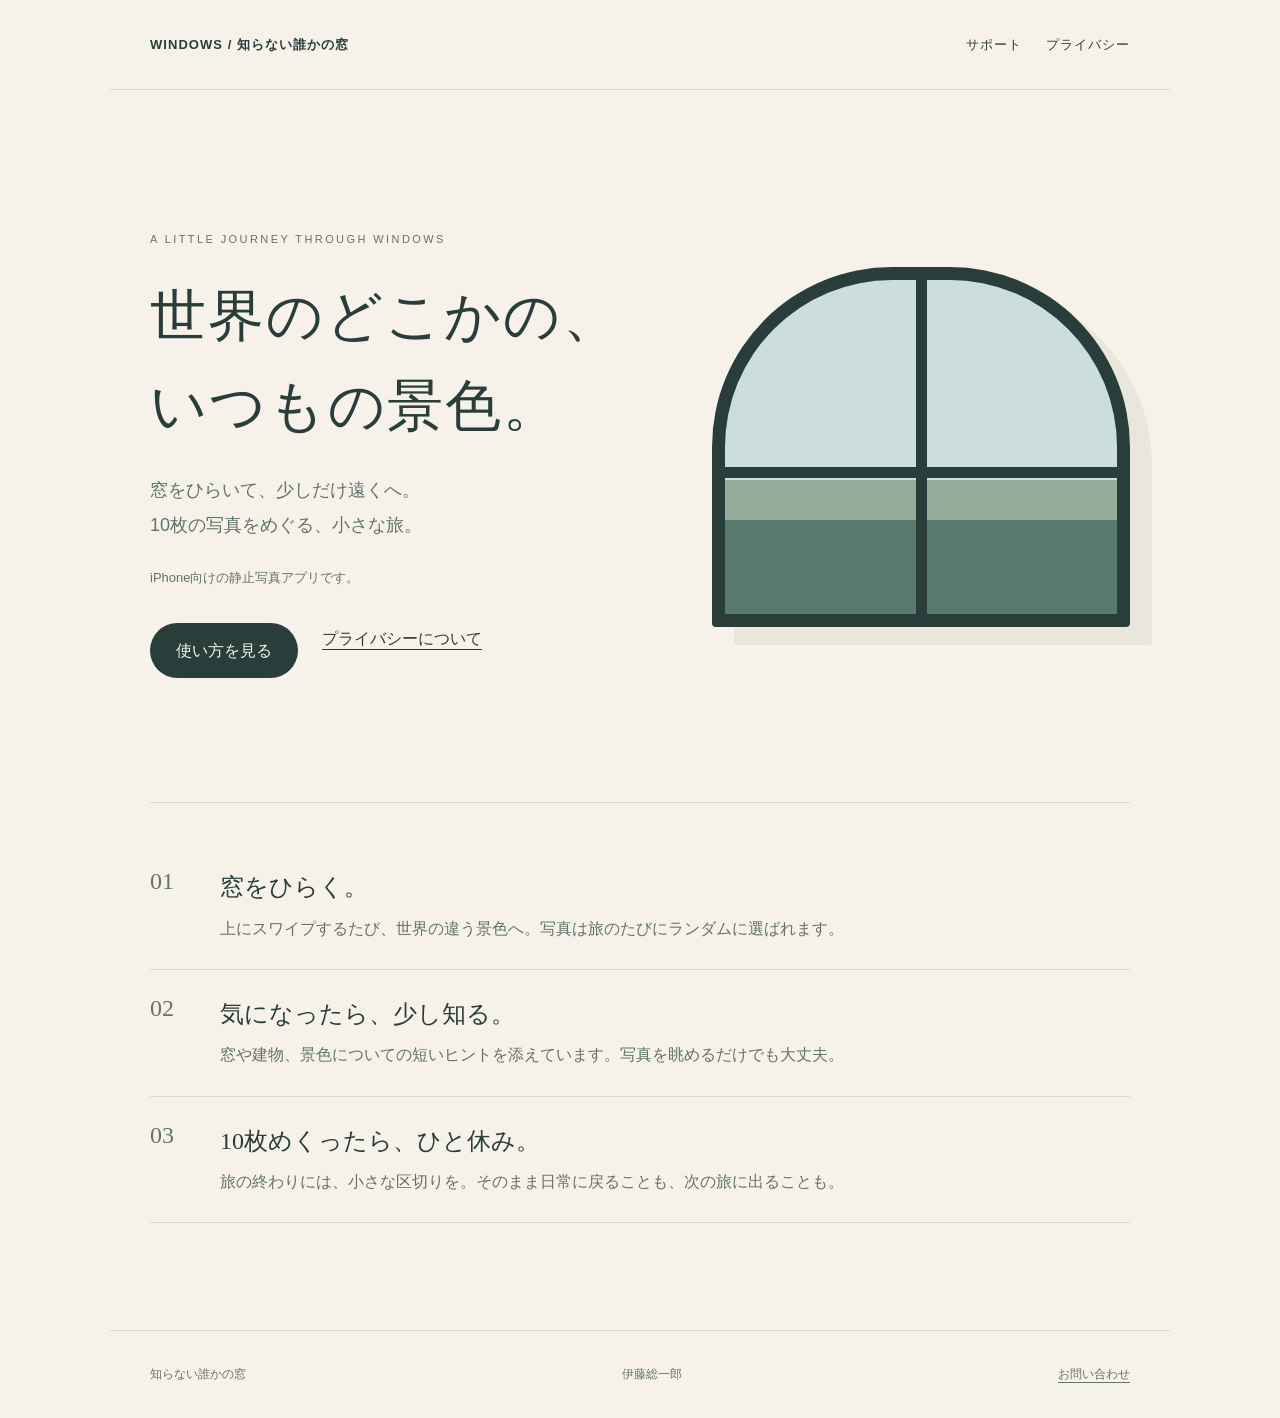
==== index.html @ d8d8019e "Publish Window Atlas support and privacy pages" ====
<!doctype html><html lang="ja"><head><meta charset="utf-8"><meta name="viewport" content="width=device-width,initial-scale=1"><title>世界のどこかの、いつもの景色。 | 知らない誰かの窓</title><meta name="description" content="世界の窓辺をめぐる写真アプリ「知らない誰かの窓」の公式案内。使い方、お問い合わせ、プライバシーポリシー。"><link rel="canonical" href="https://itoso0315.github.io/window-atlas-pages"><link rel="stylesheet" href="style.css"></head><body><header><a class="wordmark" href="index.html">WINDOWS / 知らない誰かの窓</a><nav aria-label="メインメニュー"><a href="support/index.html">サポート</a><a href="privacy/index.html">プライバシー</a></nav></header><main><section class="hero"><div><p class="eyebrow">A little journey through windows</p><h1>世界のどこかの、<br>いつもの景色。</h1><p class="lead">窓をひらいて、少しだけ遠くへ。<br>10枚の写真をめぐる、小さな旅。</p><p class="note">iPhone向けの静止写真アプリです。</p><div class="actions"><a class="button" href="support/index.html">使い方を見る</a><a href="privacy/index.html">プライバシーについて</a></div></div><div class="window" role="img" aria-label="空と緑を望む窓のイラスト"></div></section><section class="steps" aria-label="アプリの楽しみ方"><div class="step"><span class="number">01</span><div><h2>窓をひらく。</h2><p>上にスワイプするたび、世界の違う景色へ。写真は旅のたびにランダムに選ばれます。</p></div></div><div class="step"><span class="number">02</span><div><h2>気になったら、少し知る。</h2><p>窓や建物、景色についての短いヒントを添えています。写真を眺めるだけでも大丈夫。</p></div></div><div class="step"><span class="number">03</span><div><h2>10枚めくったら、ひと休み。</h2><p>旅の終わりには、小さな区切りを。そのまま日常に戻ることも、次の旅に出ることも。</p></div></div></section></main><footer><span>知らない誰かの窓</span><span>伊藤総一郎</span><a href="support/index.html">お問い合わせ</a></footer></body></html>
---- style.css ----
:root{--paper:#f6f2e9;--ink:#293d3b;--muted:#61736c;--line:#d5dcd2}*{box-sizing:border-box}html{scroll-behavior:smooth}body{margin:0;background:var(--paper);color:var(--ink);font:16px/1.95 -apple-system,BlinkMacSystemFont,"Hiragino Kaku Gothic ProN",sans-serif}a{color:inherit;text-underline-offset:.3em}a:hover{color:#607c6c}a:focus-visible,summary:focus-visible{outline:3px solid #9d6b39;outline-offset:6px}header,footer,main{max-width:1060px;margin:auto;padding:32px 40px}header{display:flex;justify-content:space-between;align-items:center;border-bottom:1px solid var(--line);gap:24px}header a{text-decoration:none;font-size:13px;letter-spacing:.08em}nav{display:flex;gap:24px}.wordmark{font-weight:600}.eyebrow{font-size:11px;letter-spacing:.22em;text-transform:uppercase;color:var(--muted)}h1,h2,.serif{font-family:"Hiragino Mincho ProN",YuMincho,serif;font-weight:400}h1{font-size:clamp(32px,5vw,56px);line-height:1.6;letter-spacing:.04em;margin:18px 0 22px}h2{font-size:25px;line-height:1.6;margin-top:40px}p{margin:12px 0 22px}.lead{font-size:18px;color:var(--muted)}.hero{min-height:650px;display:grid;grid-template-columns:1.2fr 1fr;gap:60px;align-items:center}.window{height:360px;border-radius:180px 180px 4px 4px;border:13px solid var(--ink);background:linear-gradient(#cbdedc 0 60%,#94ac99 60% 72%,#587a6c 72%);position:relative;box-shadow:22px 18px 0 #e9e6db}.window:before{content:"";position:absolute;width:11px;height:100%;background:var(--ink);left:calc(50% - 5px)}.window:after{content:"";position:absolute;height:11px;width:100%;background:var(--ink);top:56%}.intro{max-width:650px}.actions{display:flex;gap:24px;flex-wrap:wrap;margin-top:32px}.button{display:inline-block;background:var(--ink);color:var(--paper);padding:12px 26px;border-radius:30px;text-decoration:none}.button:hover{color:white;background:#3a5750}.steps{border-top:1px solid var(--line);padding-top:40px;margin:30px 0 75px}.step{display:grid;grid-template-columns:70px 1fr;border-bottom:1px solid var(--line);padding:25px 0}.number{font:24px Georgia,serif;color:var(--muted)}.step h2{font-size:24px;margin:0}.step p{margin:6px 0 0;color:var(--muted)}.document{max-width:760px;padding-bottom:80px}.document h1{font-size:38px}.meta{font-size:13px;color:var(--muted)}details{border-bottom:1px solid var(--line);padding:22px 0}summary{cursor:pointer;font-weight:500;line-height:1.7}details p{margin:20px 0 0;color:var(--muted)}.contact{margin-top:46px;border-top:1px solid var(--line);padding-top:10px;overflow-wrap:anywhere}.note{font-size:13px;color:var(--muted)}.preview-note{padding:12px 24px;background:#efe2c7;color:#5d4b2f;font-size:13px;text-align:center}footer{display:flex;justify-content:space-between;gap:24px;border-top:1px solid var(--line);font-size:12px;color:var(--muted)}@media(max-width:650px){header,footer,main{padding:24px}header{align-items:flex-start;flex-direction:column;gap:12px}nav{gap:22px}.hero{grid-template-columns:1fr;gap:36px;padding:30px 0 60px;min-height:0}.window{width:210px;height:270px;margin:0 auto}.lead{font-size:16px}.document h1{font-size:29px}.step{grid-template-columns:45px 1fr}.step h2{font-size:21px}footer{flex-direction:column;gap:8px}}
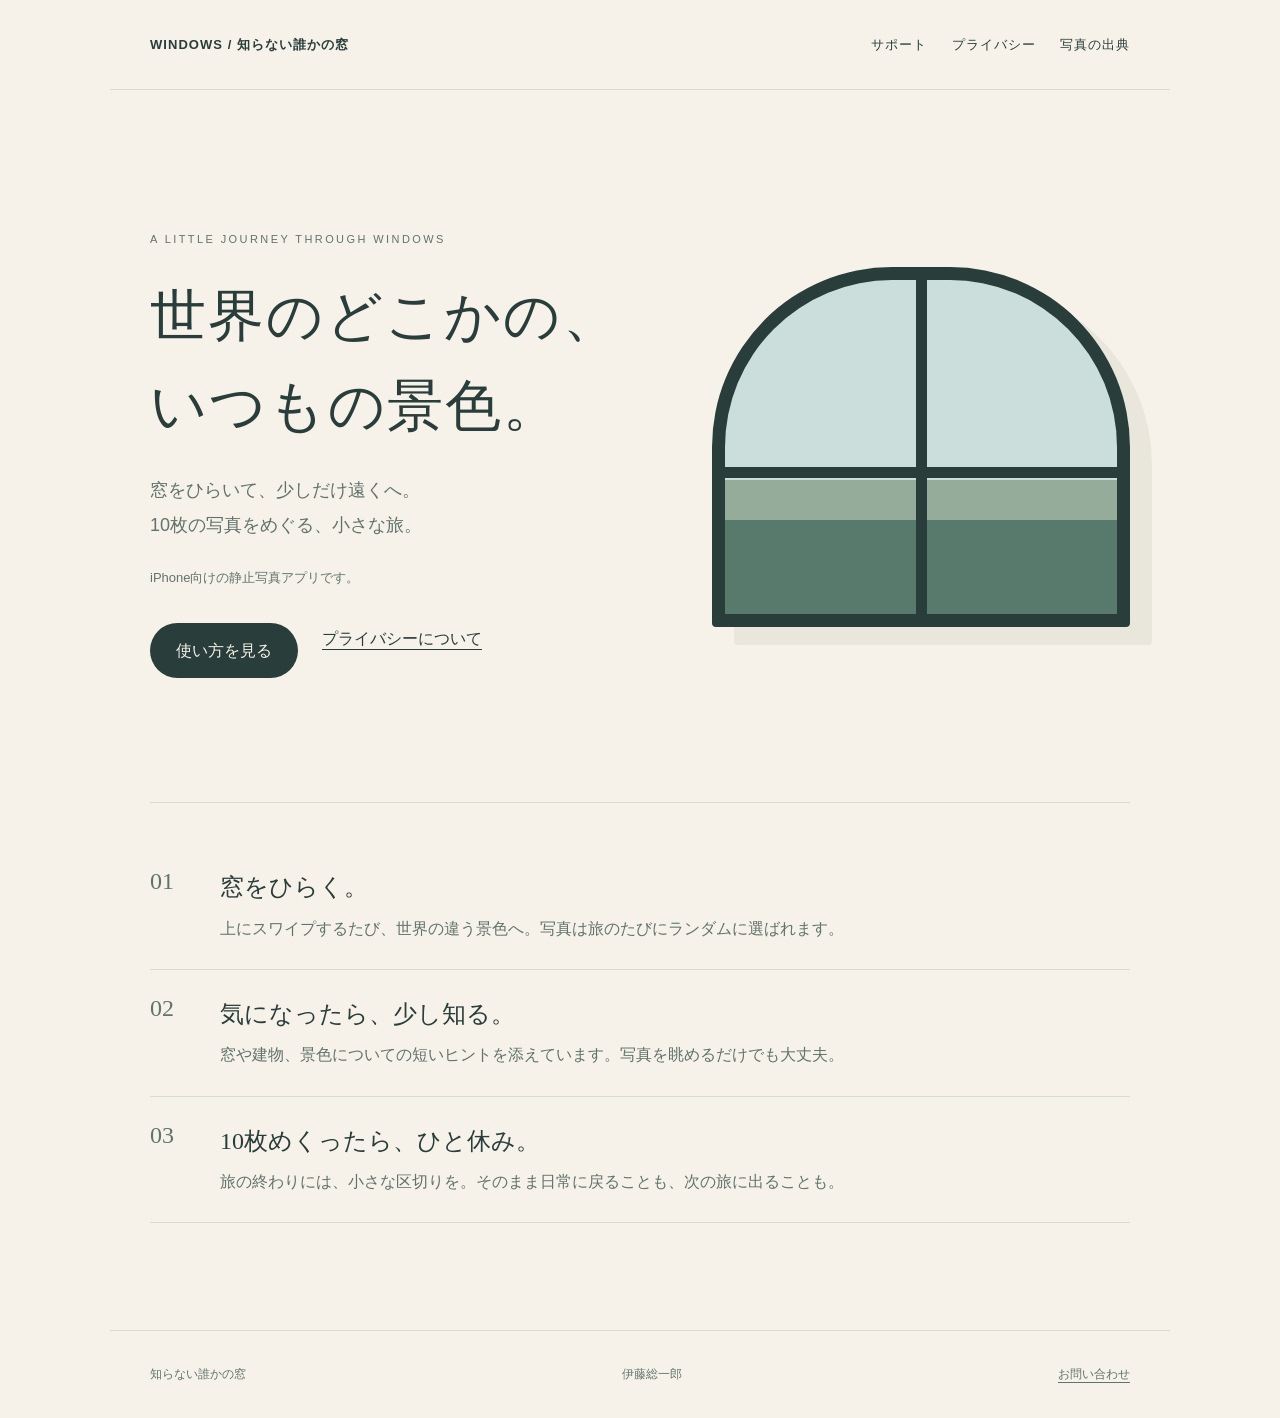
==== commit 46155af2: "Publish source and license credits for all photographs" ====
--- a/index.html
+++ b/index.html
@@ -1 +1 @@
-<!doctype html><html lang="ja"><head><meta charset="utf-8"><meta name="viewport" content="width=device-width,initial-scale=1"><title>世界のどこかの、いつもの景色。 | 知らない誰かの窓</title><meta name="description" content="世界の窓辺をめぐる写真アプリ「知らない誰かの窓」の公式案内。使い方、お問い合わせ、プライバシーポリシー。"><link rel="canonical" href="https://itoso0315.github.io/window-atlas-pages"><link rel="stylesheet" href="style.css"></head><body><header><a class="wordmark" href="index.html">WINDOWS / 知らない誰かの窓</a><nav aria-label="メインメニュー"><a href="support/index.html">サポート</a><a href="privacy/index.html">プライバシー</a></nav></header><main><section class="hero"><div><p class="eyebrow">A little journey through windows</p><h1>世界のどこかの、<br>いつもの景色。</h1><p class="lead">窓をひらいて、少しだけ遠くへ。<br>10枚の写真をめぐる、小さな旅。</p><p class="note">iPhone向けの静止写真アプリです。</p><div class="actions"><a class="button" href="support/index.html">使い方を見る</a><a href="privacy/index.html">プライバシーについて</a></div></div><div class="window" role="img" aria-label="空と緑を望む窓のイラスト"></div></section><section class="steps" aria-label="アプリの楽しみ方"><div class="step"><span class="number">01</span><div><h2>窓をひらく。</h2><p>上にスワイプするたび、世界の違う景色へ。写真は旅のたびにランダムに選ばれます。</p></div></div><div class="step"><span class="number">02</span><div><h2>気になったら、少し知る。</h2><p>窓や建物、景色についての短いヒントを添えています。写真を眺めるだけでも大丈夫。</p></div></div><div class="step"><span class="number">03</span><div><h2>10枚めくったら、ひと休み。</h2><p>旅の終わりには、小さな区切りを。そのまま日常に戻ることも、次の旅に出ることも。</p></div></div></section></main><footer><span>知らない誰かの窓</span><span>伊藤総一郎</span><a href="support/index.html">お問い合わせ</a></footer></body></html>+<!doctype html><html lang="ja"><head><meta charset="utf-8"><meta name="viewport" content="width=device-width,initial-scale=1"><title>世界のどこかの、いつもの景色。 | 知らない誰かの窓</title><meta name="description" content="世界の窓辺をめぐる写真アプリ「知らない誰かの窓」の公式案内。使い方、お問い合わせ、プライバシーポリシー。"><link rel="canonical" href="https://itoso0315.github.io/window-atlas-pages"><link rel="stylesheet" href="style.css"></head><body><header><a class="wordmark" href="index.html">WINDOWS / 知らない誰かの窓</a><nav aria-label="メインメニュー"><a href="support/index.html">サポート</a><a href="privacy/index.html">プライバシー</a><a href="credits/index.html">写真の出典</a></nav></header><main><section class="hero"><div><p class="eyebrow">A little journey through windows</p><h1>世界のどこかの、<br>いつもの景色。</h1><p class="lead">窓をひらいて、少しだけ遠くへ。<br>10枚の写真をめぐる、小さな旅。</p><p class="note">iPhone向けの静止写真アプリです。</p><div class="actions"><a class="button" href="support/index.html">使い方を見る</a><a href="privacy/index.html">プライバシーについて</a></div></div><div class="window" role="img" aria-label="空と緑を望む窓のイラスト"></div></section><section class="steps" aria-label="アプリの楽しみ方"><div class="step"><span class="number">01</span><div><h2>窓をひらく。</h2><p>上にスワイプするたび、世界の違う景色へ。写真は旅のたびにランダムに選ばれます。</p></div></div><div class="step"><span class="number">02</span><div><h2>気になったら、少し知る。</h2><p>窓や建物、景色についての短いヒントを添えています。写真を眺めるだけでも大丈夫。</p></div></div><div class="step"><span class="number">03</span><div><h2>10枚めくったら、ひと休み。</h2><p>旅の終わりには、小さな区切りを。そのまま日常に戻ることも、次の旅に出ることも。</p></div></div></section></main><footer><span>知らない誰かの窓</span><span>伊藤総一郎</span><a href="support/index.html">お問い合わせ</a></footer></body></html>
